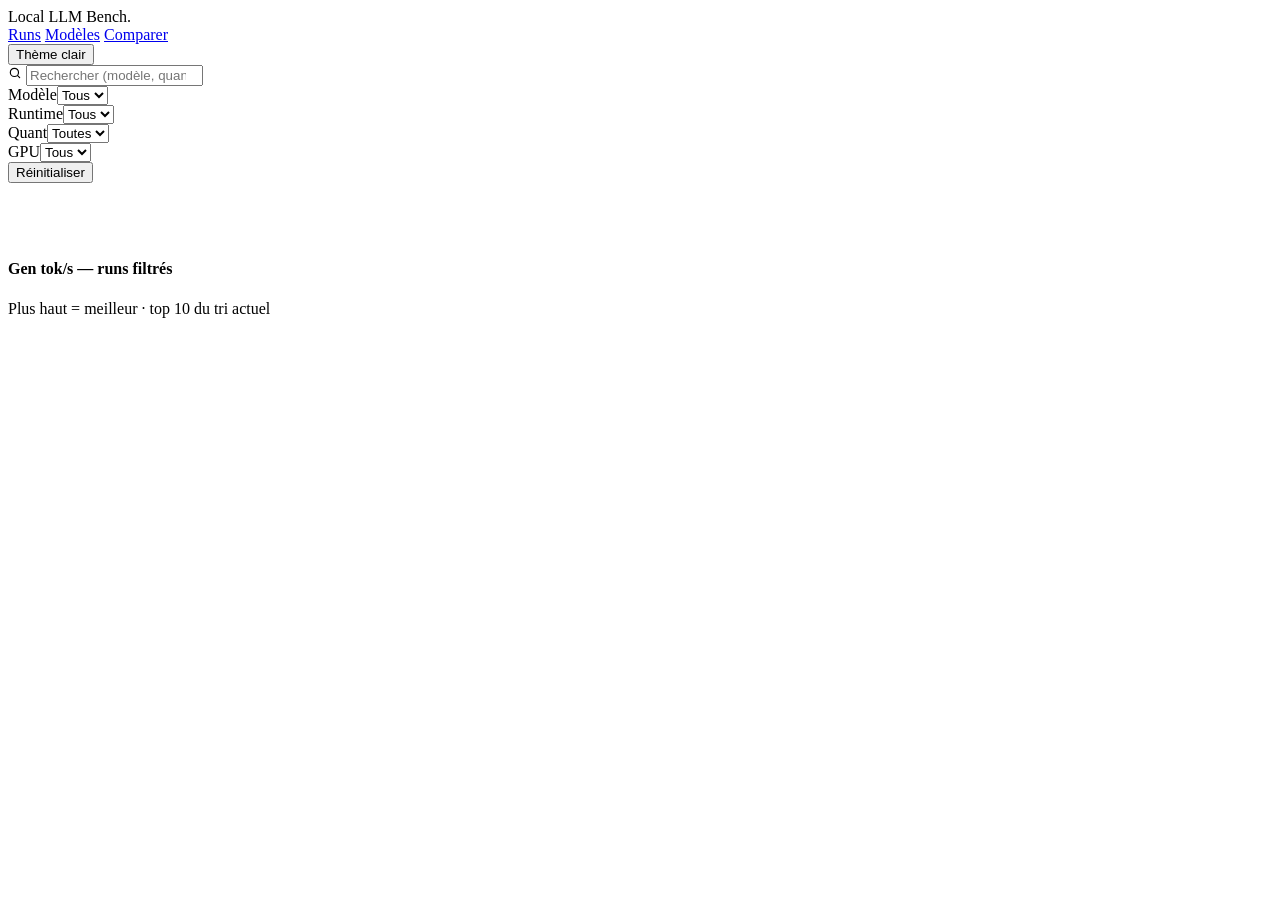
==== ui/index.html @ 57aba2e2 "Local LLM Bench: dashboard, API, collector, demo data, checks" ====
<!DOCTYPE html>
<html lang="fr" data-theme="light">
<head>
<meta charset="UTF-8">
<meta name="viewport" content="width=device-width, initial-scale=1">
<title>Local LLM Bench — Runs</title>
<meta name="description" content="Dashboard des runs de benchmarks LLM locaux : liste, filtres, tri, graphiques.">
<link rel="stylesheet" href="/style.css">
<script>/* thème avant rendu pour éviter le flash */(function(){try{var t=localStorage.getItem('llm-bench-theme')||(matchMedia('(prefers-color-scheme: dark)').matches?'dark':'light');document.documentElement.setAttribute('data-theme',t)}catch(e){}})();</script>
</head>
<body>
<header class="app-header">
  <div class="container">
    <span class="brand">Local LLM Bench<span class="brand-dot">.</span></span>
    <nav class="app-nav" aria-label="Navigation principale">
      <a href="/" aria-current="page">Runs</a>
      <a href="/models.html">Modèles</a>
      <a href="/compare.html">Comparer</a>
    </nav>
    <span class="spacer"></span>
    <button class="theme-toggle" id="themeToggle" type="button" aria-pressed="false" aria-label="Basculer le thème sombre">
      <span class="track"><span class="thumb"></span></span>
      <span id="themeLabel">Thème clair</span>
    </button>
  </div>
</header>

<main class="container view">
  <!-- Filtres -->
  <section class="filter-bar" aria-label="Filtres" id="filterBar">
    <div class="cls-field" style="flex:1 1 220px">
      <svg width="14" height="14" viewBox="0 0 24 24" fill="none" aria-hidden="true"><circle cx="11" cy="11" r="7" stroke="currentColor" stroke-width="2"/><path d="m20 20-3.5-3.5" stroke="currentColor" stroke-width="2" stroke-linecap="round"/></svg>
      <input type="search" id="q" placeholder="Rechercher (modèle, quant, GPU, runtime)…" aria-label="Rechercher">
    </div>
    <div class="cls-field"><label for="f-model">Modèle</label><select id="f-model"><option value="">Tous</option></select></div>
    <div class="cls-field"><label for="f-runtime">Runtime</label><select id="f-runtime"><option value="">Tous</option></select></div>
    <div class="cls-field"><label for="f-quant">Quant</label><select id="f-quant"><option value="">Toutes</option></select></div>
    <div class="cls-field"><label for="f-gpu">GPU</label><select id="f-gpu"><option value="">Tous</option></select></div>
    <button class="btn btn--ghost btn--sm" type="button" id="resetBtn">Réinitialiser</button>
  </section>

  <!-- Résumé du jeu filtré -->
  <section class="card card-pad" aria-label="Résumé">
    <div id="summary" style="min-height:56px">
      <div class="skeleton-row" style="display:block"><div class="skeleton" style="width:40%;height:20px"></div></div>
    </div>
  </section>

  <!-- Graphique principal : Gen tok/s des runs filtrés -->
  <section class="chart" aria-label="Graphique Gen tok/s">
    <h4>Gen tok/s — runs filtrés</h4>
    <p class="chart-sub" id="chartSub">Plus haut = meilleur · top 10 du tri actuel</p>
    <div id="genChart"></div>
  </section>

  <!-- Table desktop / cartes mobile -->
  <section class="card" style="overflow:hidden" aria-label="Liste des runs">
    <div id="runs"><div class="skeleton-row"><div class="skeleton" style="width:30%"></div><div class="skeleton" style="width:20%"></div><div class="skeleton" style="width:15%"></div></div></div>
    <div class="pager" id="pager" hidden>
      <span id="pagerInfo"></span>
      <button class="page-btn" type="button" id="prevBtn" aria-label="Page précédente">←</button>
      <span id="pagerPages" style="display:inline-flex;gap:var(--sp-2);align-items:center"></span>
      <button class="page-btn" type="button" id="nextBtn" aria-label="Page suivante">→</button>
    </div>
  </section>

  <!-- Erreur -->
  <div id="errorBox" class="alert" hidden>
    <svg width="16" height="16" viewBox="0 0 24 24" fill="none" aria-hidden="true"><path d="M12 9v4m0 4h.01M10.3 3.9 1.8 18a2 2 0 0 0 1.7 3h17a2 2 0 0 0 1.7-3L13.7 3.9a2 2 0 0 0-3.4 0Z" stroke="currentColor" stroke-width="2" stroke-linecap="round" stroke-linejoin="round"/></svg>
    <span id="errorText"></span>
  </div>
</main>
<script src="/app.js"></script>
</body>
</html>
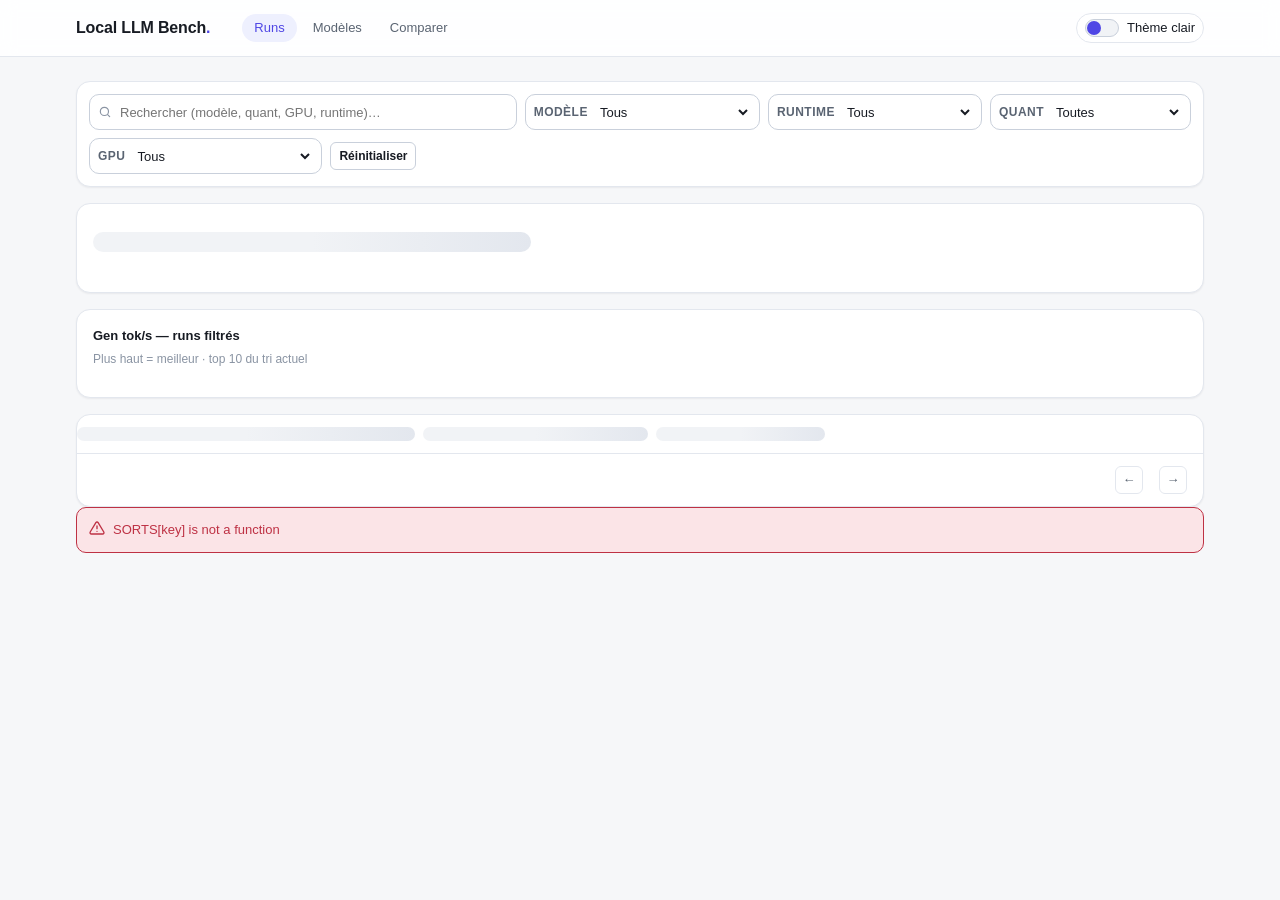
==== commit a4d048d3: "GitHub Pages: relative asset links + static demo fallback (ui/seed.json)" ====
--- a/ui/index.html
+++ b/ui/index.html
@@ -5,7 +5,7 @@
 <meta name="viewport" content="width=device-width, initial-scale=1">
 <title>Local LLM Bench — Runs</title>
 <meta name="description" content="Dashboard des runs de benchmarks LLM locaux : liste, filtres, tri, graphiques.">
-<link rel="stylesheet" href="/style.css">
+<link rel="stylesheet" href="style.css">
 <script>/* thème avant rendu pour éviter le flash */(function(){try{var t=localStorage.getItem('llm-bench-theme')||(matchMedia('(prefers-color-scheme: dark)').matches?'dark':'light');document.documentElement.setAttribute('data-theme',t)}catch(e){}})();</script>
 </head>
 <body>
@@ -13,9 +13,9 @@
   <div class="container">
     <span class="brand">Local LLM Bench<span class="brand-dot">.</span></span>
     <nav class="app-nav" aria-label="Navigation principale">
-      <a href="/" aria-current="page">Runs</a>
-      <a href="/models.html">Modèles</a>
-      <a href="/compare.html">Comparer</a>
+      <a href="./" aria-current="page">Runs</a>
+      <a href="models.html">Modèles</a>
+      <a href="compare.html">Comparer</a>
     </nav>
     <span class="spacer"></span>
     <button class="theme-toggle" id="themeToggle" type="button" aria-pressed="false" aria-label="Basculer le thème sombre">
@@ -70,6 +70,6 @@
     <span id="errorText"></span>
   </div>
 </main>
-<script src="/app.js"></script>
+<script src="app.js"></script>
 </body>
 </html>
--- a/ui/style.css
+++ b/ui/style.css
@@ -0,0 +1,412 @@
+/* ============================================================
+   LOCAL LLM BENCH — DESIGN SYSTEM
+   Fichier de référence pour l'UI (Astro + Tailwind).
+   1) Les tokens ci-dessous (CSS custom properties) sont la
+      source de vérité : les mapper 1:1 dans tailwind.config
+      (colors/spacing/borderRadius/boxShadow/fontFamily).
+   2) Les composants sont des classes .cls-* réutilisables.
+   3) Les maquettes de vues sont statiques : aucune donnée
+      n'est réelle — voir bandeau "exemples".
+   Thèmes : light par défaut, dark via [data-theme="dark"].
+   ============================================================ */
+
+/* ---------- 1. DESIGN TOKENS ---------- */
+:root{
+  /* Couleurs — fond / surfaces */
+  --c-bg:            #F6F7F9;
+  --c-surface:       #FFFFFF;
+  --c-surface-2:    #F1F3F6;
+  --c-border:       #E3E7EE;
+  --c-border-strong:#C9D0DB;
+
+  /* Couleurs — texte */
+  --c-text:         #171B23;
+  --c-text-muted:   #5A6472;
+  --c-text-faint:   #8A94A3;
+
+  /* Accent (identité projet) */
+  --c-accent:        #4F46E5;
+  --c-accent-hover:  #4338CA;
+  --c-accent-soft:   #EEF0FE;
+  --c-accent-contrast:#FFFFFF;
+
+  /* Sémantique (statuts schema.json: success / partial / error) */
+  --c-ok:    #1A7F4B;  --c-ok-soft:    #E4F5EC;
+  --c-warn:  #B45309;  --c-warn-soft:  #FDF0DD;
+  --c-err:   #BE3144;  --c-err-soft:   #FBE4E7;
+
+  /* Palette graphique (max 5 séries — 1 couleur par run comparé) */
+  --ch-1:#4F46E5; --ch-2:#0D9488; --ch-3:#D97706; --ch-4:#DB2777; --ch-5:#64748B;
+
+  /* Espacement (base 4px) */
+  --sp-1:4px; --sp-2:8px; --sp-3:12px; --sp-4:16px; --sp-5:24px; --sp-6:32px; --sp-7:48px;
+
+  /* Radius */
+  --r-sm:6px; --r-md:10px; --r-lg:14px; --r-xl:20px; --r-pill:999px;
+
+  /* Ombres (douces, portfolio) */
+  --shadow-sm:0 1px 2px rgba(16,24,40,.06);
+  --shadow-md:0 4px 12px rgba(16,24,40,.08);
+  --shadow-lg:0 12px 32px rgba(16,24,40,.14);
+
+  /* Typo */
+  --font-sans:"Inter",-apple-system,"Segoe UI",Roboto,Ubuntu,sans-serif;
+  --font-mono:"Cascadia Code",ui-monospace,SFMono-Regular,Menlo,Consolas,monospace;
+  --text-xs:12px; --text-sm:13px; --text-base:14px; --text-lg:16px;
+  --text-xl:20px; --text-2xl:24px; --text-3xl:32px;
+  --leading-tight:1.25; --leading-base:1.55;
+
+  /* Focus (accessibilité) */
+  --focus-ring:0 0 0 3px color-mix(in srgb, var(--c-accent) 35%, transparent);
+
+  /* Breakpoints (docs — Tailwind gère côté utilitaires) :
+     sm 640 · md 768 · lg 1024 · xl 1280
+     Mobile-first : < 768 = layout 1 colonne + tableaux en cartes. */
+}
+[data-theme="dark"]{
+  --c-bg:            #0B0E14;
+  --c-surface:       #12161F;
+  --c-surface-2:    #1A202C;
+  --c-border:       #262D3B;
+  --c-border-strong:#3A4356;
+  --c-text:          #E8ECF3;
+  --c-text-muted:    #9AA5B5;
+  --c-text-faint:    #67707F;
+  --c-accent:        #818CF8;
+  --c-accent-hover:  #A5B4FC;
+  --c-accent-soft:   #232750;
+  --c-accent-contrast:#0B0E14;
+  --c-ok:    #4ADE80;  --c-ok-soft:    #14351F;
+  --c-warn:  #FBBF24;  --c-warn-soft:  #3A2E10;
+  --c-err:   #F87171;  --c-err-soft:   #3B1519;
+  --ch-1:#818CF8; --ch-2:#2DD4BF; --ch-3:#FBBF24; --ch-4:#F472B6; --ch-5:#94A3B8;
+  --shadow-sm:0 1px 2px rgba(0,0,0,.4);
+  --shadow-md:0 4px 12px rgba(0,0,0,.45);
+  --shadow-lg:0 12px 32px rgba(0,0,0,.55);
+}
+html[data-theme="light"]{color-scheme:light}
+html[data-theme="dark"]{color-scheme:dark}
+
+/* ---------- 2. BASE ---------- */
+*,*::before,*::after{box-sizing:border-box}
+html{-webkit-text-size-adjust:100%}
+body{
+  margin:0; background:var(--c-bg); color:var(--c-text);
+  font:400 var(--text-base)/var(--leading-base) var(--font-sans);
+  font-variant-numeric:tabular-nums;
+}
+h1,h2,h3,h4,p,dl,dd,figure{margin:0}
+a{color:var(--c-accent); text-decoration:none}
+a:hover{text-decoration:underline}
+img,svg{display:block; max-width:100%}
+button,input,select{font:inherit; color:inherit}
+:focus-visible{outline:none; box-shadow:var(--focus-ring); border-radius:var(--r-sm)}
+.sr-only{position:absolute;width:1px;height:1px;padding:0;margin:-1px;overflow:hidden;clip:rect(0,0,0,0);white-space:nowrap;border:0}
+.container{max-width:1160px; margin-inline:auto; padding-inline:var(--sp-4)}
+.mono{font-family:var(--font-mono)}
+.num{font-variant-numeric:tabular-nums}
+.section{padding-block:var(--sp-7)}
+.section > h2{font-size:var(--text-2xl); line-height:var(--leading-tight); margin-bottom:var(--sp-2)}
+.section > .lede{color:var(--c-text-muted); max-width:60ch; margin-bottom:var(--sp-5)}
+.h-group{font-size:var(--text-lg); font-weight:600; margin:var(--sp-5) 0 var(--sp-3)}
+.demo{display:grid; gap:var(--sp-3)}
+.demo-note{font-size:var(--text-sm); color:var(--c-text-muted); margin-top:var(--sp-2)}
+/* Bandeau "données d'exemple" (règle projet : jamais de fake présenté comme réel) */
+.sample-banner{
+  display:flex; gap:var(--sp-2); align-items:center;
+  padding:var(--sp-2) var(--sp-3); border:1px dashed var(--c-warn);
+  background:var(--c-warn-soft); color:var(--c-warn);
+  border-radius:var(--r-md); font-size:var(--text-sm); font-weight:500;
+  margin-bottom:var(--sp-4);
+}
+.sample-banner svg{flex:none}
+
+/* ---------- 3. PAGE SQUELETTE (nav + header app) ---------- */
+.app-header{
+  position:sticky; top:0; z-index:50;
+  background:color-mix(in srgb, var(--c-surface) 88%, transparent);
+  backdrop-filter:blur(8px);
+  border-bottom:1px solid var(--c-border);
+}
+.app-header .container{display:flex; align-items:center; gap:var(--sp-4); height:56px}
+.brand{font-weight:700; font-size:var(--text-lg); letter-spacing:-.01em}
+.brand .brand-dot{color:var(--c-accent)}
+.app-nav{display:flex; gap:var(--sp-1); margin-left:var(--sp-4)}
+.app-nav a{
+  padding:var(--sp-1) var(--sp-3); border-radius:var(--r-pill);
+  color:var(--c-text-muted); font-size:var(--text-sm); font-weight:500;
+}
+.app-nav a:hover{background:var(--c-surface-2); text-decoration:none}
+.app-nav a[aria-current="page"]{background:var(--c-accent-soft); color:var(--c-accent)}
+.app-header .spacer{flex:1}
+@media (max-width:639px){
+  .app-nav{display:none}
+  .app-header .mobile-nav{display:flex}
+}
+.mobile-nav{display:none; gap:var(--sp-1); margin-left:auto; margin-right:var(--sp-2)}
+.mobile-nav a{padding:var(--sp-1) var(--sp-2); border-radius:var(--r-sm); color:var(--c-text-muted); font-size:var(--text-sm)}
+.mobile-nav a[aria-current="page"]{background:var(--c-accent-soft); color:var(--c-accent)}
+
+/* Sélecteur de thème (switch accessible) */
+.theme-toggle{
+  display:inline-flex; align-items:center; gap:var(--sp-2);
+  border:1px solid var(--c-border); background:var(--c-surface);
+  border-radius:var(--r-pill); padding:var(--sp-1) var(--sp-2);
+  cursor:pointer; font-size:var(--text-sm); font-weight:500;
+}
+.theme-toggle .track{width:34px;height:18px;border-radius:999px;background:var(--c-surface-2);border:1px solid var(--c-border-strong);position:relative}
+.theme-toggle .thumb{position:absolute;top:1px;left:1px;width:14px;height:14px;border-radius:50%;background:var(--c-accent);transition:left .15s}
+.theme-toggle[aria-pressed="true"] .thumb{left:17px}
+
+/* ---------- 4. COMPOSANTS ---------- */
+/* 4.1 Card */
+.card{
+  background:var(--c-surface); border:1px solid var(--c-border);
+  border-radius:var(--r-lg); box-shadow:var(--shadow-sm);
+}
+.card-pad{padding:var(--sp-4)}
+.card-head{
+  display:flex; align-items:center; justify-content:space-between; gap:var(--sp-3);
+  padding:var(--sp-3) var(--sp-4); border-bottom:1px solid var(--c-border);
+}
+.card-head h3,.card-head h4{font-size:var(--text-base); font-weight:600}
+.card-head .meta{font-size:var(--text-xs); color:var(--c-text-faint)}
+.card-body{padding:var(--sp-4)}
+
+/* 4.2 Stat card (une métrique) */
+.stat-card{
+  background:var(--c-surface); border:1px solid var(--c-border);
+  border-radius:var(--r-lg); box-shadow:var(--shadow-sm);
+  padding:var(--sp-4); min-width:0;
+}
+.stat-card .stat-label{
+  font-size:var(--text-xs); font-weight:600; letter-spacing:.04em;
+  text-transform:uppercase; color:var(--c-text-muted);
+}
+.stat-card .stat-value{
+  font-family:var(--font-mono); font-size:var(--text-2xl); font-weight:600;
+  letter-spacing:-.02em; margin-top:var(--sp-1); line-height:var(--leading-tight);
+}
+.stat-card .stat-unit{font-size:var(--text-sm); color:var(--c-text-faint); font-weight:500; margin-left:var(--sp-1)}
+.stat-card .stat-sub{font-size:var(--text-xs); color:var(--c-text-faint); margin-top:var(--sp-1)}
+.stat-grid{display:grid; gap:var(--sp-3); grid-template-columns:repeat(5,1fr)}
+@media (max-width:1023px){.stat-grid{grid-template-columns:repeat(2,1fr)}}
+@media (max-width:479px){.stat-grid{grid-template-columns:1fr}}
+
+/* 4.3 Badges (statut, runtime, quant, modèle, hardware) */
+.badge{
+  display:inline-flex; align-items:center; gap:var(--sp-1);
+  padding:2px var(--sp-2); border-radius:var(--r-pill);
+  font-size:var(--text-xs); font-weight:500; line-height:1.4;
+  border:1px solid transparent; white-space:nowrap;
+}
+.badge .dot{width:6px;height:6px;border-radius:50%;background:currentColor;flex:none}
+.badge--neutral{background:var(--c-surface-2); color:var(--c-text-muted); border-color:var(--c-border)}
+.badge--accent{background:var(--c-accent-soft); color:var(--c-accent)}
+.badge--success{background:var(--c-ok-soft); color:var(--c-ok)}
+.badge--partial{background:var(--c-warn-soft); color:var(--c-warn)}
+.badge--error{background:var(--c-err-soft); color:var(--c-err)}
+.badge--chip{
+  background:var(--c-surface); border-color:var(--c-border);
+  color:var(--c-text); cursor:pointer;
+}
+.badge--chip[aria-pressed="true"]{background:var(--c-accent-soft); border-color:var(--c-accent); color:var(--c-accent)}
+
+/* 4.4 Tableau (dense, entête sticky, colonnes numériques) */
+.table-wrap{overflow-x:auto; border-radius:var(--r-lg)}
+table.cls-table{width:100%; border-collapse:collapse; background:var(--c-surface); font-size:var(--text-sm)}
+.cls-table th,.cls-table td{padding:var(--sp-2) var(--sp-3); text-align:left; border-bottom:1px solid var(--c-border); white-space:nowrap}
+.cls-table thead th{
+  position:sticky; top:0; z-index:1; background:var(--c-surface);
+  font-size:var(--text-xs); font-weight:600; text-transform:uppercase;
+  letter-spacing:.04em; color:var(--c-text-muted);
+}
+.cls-table th[aria-sort]::after{content:" ⇅"; color:var(--c-text-faint); font-weight:400}
+.cls-table th[aria-sort="ascending"]::after{content:" ↑"}
+.cls-table th[aria-sort="descending"]::after{content:" ↓"}
+.cls-table tbody tr:hover{background:var(--c-surface-2)}
+.cls-table .num{text-align:right; font-family:var(--font-mono); font-size:var(--text-sm)}
+.cls-table .sub{display:block; font-size:var(--text-xs); color:var(--c-text-faint)}
+.cls-table .best{color:var(--c-accent); font-weight:600}
+@media (max-width:767px){
+  /* Mobile : le tableau se transforme en pile de cartes (voir .run-cards) */
+  .cls-table{display:none}
+}
+/* Version mobile du tableau : cartes */
+.run-cards{display:none}
+.run-cards .run-card{
+  background:var(--c-surface); border:1px solid var(--c-border);
+  border-radius:var(--r-lg); padding:var(--sp-3); margin-bottom:var(--sp-2);
+  box-shadow:var(--shadow-sm);
+}
+.run-cards .run-title{font-weight:600}
+.run-cards .kv{display:flex; justify-content:space-between; gap:var(--sp-2); font-size:var(--text-sm); padding-block:2px}
+.run-cards .kv dt{color:var(--c-text-muted)}
+.run-cards .kv dd{margin:0; font-family:var(--font-mono); font-weight:500}
+@media (max-width:767px){.run-cards{display:block}}
+
+/* 4.5 Filtres (barre) */
+.filter-bar{
+  display:flex; flex-wrap:wrap; gap:var(--sp-2); align-items:center;
+  background:var(--c-surface); border:1px solid var(--c-border);
+  border-radius:var(--r-lg); box-shadow:var(--shadow-sm); padding:var(--sp-3);
+}
+.filter-bar .search{flex:1 1 200px; display:flex}
+.cls-field{
+  display:flex; align-items:center; gap:var(--sp-2);
+  background:var(--c-surface); border:1px solid var(--c-border-strong);
+  border-radius:var(--r-md); padding:0 var(--sp-2); height:36px; min-width:0;
+}
+.cls-field:focus-within{box-shadow:var(--focus-ring); border-color:var(--c-accent)}
+.cls-field svg{color:var(--c-text-faint); flex:none}
+.cls-field input,.cls-field select{
+  border:0; background:none; padding:0; height:100%; min-width:0; width:100%;
+  color:var(--c-text); font-size:var(--text-sm);
+}
+.cls-field select{width:auto; min-width:130px; cursor:pointer}
+.cls-field input:focus,.cls-field select:focus{outline:none}
+.cls-field label{font-size:var(--text-xs); font-weight:600; color:var(--c-text-muted); text-transform:uppercase; letter-spacing:.04em; flex:none}
+@media (max-width:767px){
+  .filter-bar{flex-direction:column; align-items:stretch}
+  .cls-field select{flex:1}
+}
+.chip-row{display:flex; flex-wrap:wrap; gap:var(--sp-2)}
+
+/* 4.6 Boutons */
+.btn{
+  display:inline-flex; align-items:center; justify-content:center; gap:var(--sp-2);
+  height:36px; padding-inline:var(--sp-4); border-radius:var(--r-md);
+  font-size:var(--text-sm); font-weight:600; cursor:pointer;
+  border:1px solid transparent; transition:background .12s, border-color .12s;
+  text-decoration:none;
+}
+.btn:hover{text-decoration:none}
+.btn--primary{background:var(--c-accent); color:var(--c-accent-contrast)}
+.btn--primary:hover{background:var(--c-accent-hover)}
+.btn--ghost{background:var(--c-surface); border-color:var(--c-border-strong); color:var(--c-text)}
+.btn--ghost:hover{background:var(--c-surface-2)}
+.btn--danger{background:var(--c-surface); border-color:var(--c-err); color:var(--c-err)}
+.btn--danger:hover{background:var(--c-err-soft)}
+.btn--sm{height:28px; padding-inline:var(--sp-2); font-size:var(--text-xs); border-radius:var(--r-sm)}
+.btn:disabled{opacity:.5; cursor:not-allowed}
+
+/* 4.7 Code / sortie brute / commande */
+.code-block{
+  background:var(--c-surface-2); border:1px solid var(--c-border);
+  border-radius:var(--r-md); padding:var(--sp-3);
+  font-family:var(--font-mono); font-size:var(--text-sm); line-height:1.6;
+  overflow-x:auto; white-space:pre;
+}
+.code-block .cmd{color:var(--c-accent); font-weight:600}
+.kbd{
+  display:inline-block; padding:1px var(--sp-2); border-radius:var(--r-sm);
+  border:1px solid var(--c-border-strong); border-bottom-width:2px;
+  background:var(--c-surface-2); font-family:var(--font-mono);
+  font-size:var(--text-xs); color:var(--c-text-muted);
+}
+
+/* 4.8 États : vide / chargement / erreur */
+.empty-state{
+  display:flex; flex-direction:column; align-items:center; text-align:center;
+  gap:var(--sp-2); padding:var(--sp-7) var(--sp-4);
+  color:var(--c-text-muted);
+}
+.empty-state .empty-icon{
+  width:48px;height:48px;border-radius:var(--r-pill);
+  display:grid;place-items:center;
+  background:var(--c-surface-2); border:1px solid var(--c-border);
+  color:var(--c-text-faint);
+}
+.empty-state h3{font-size:var(--text-lg); font-weight:600; color:var(--c-text)}
+.empty-state p{max-width:40ch; font-size:var(--text-sm)}
+.skeleton{
+  border-radius:var(--r-md);
+  background:linear-gradient(90deg, var(--c-surface-2) 25%, var(--c-border) 50%, var(--c-surface-2) 75%);
+  background-size:200% 100%; animation:shimmer 1.4s infinite;
+}
+@keyframes shimmer{to{background-position:-200% 0}}
+.skeleton-row{display:flex; gap:var(--sp-2); padding:var(--sp-3) 0}
+.skeleton-row .skeleton{height:14px}
+.alert{
+  display:flex; gap:var(--sp-2); align-items:flex-start;
+  border:1px solid var(--c-err); background:var(--c-err-soft); color:var(--c-err);
+  border-radius:var(--r-md); padding:var(--sp-3); font-size:var(--text-sm);
+}
+.alert svg{flex:none}
+
+/* 4.9 Graphiques (SVG natif, sans lib) */
+.chart{background:var(--c-surface); border:1px solid var(--c-border); border-radius:var(--r-lg); box-shadow:var(--shadow-sm); padding:var(--sp-4)}
+.chart h4{font-size:var(--text-sm); font-weight:600; margin-bottom:var(--sp-1)}
+.chart .chart-sub{font-size:var(--text-xs); color:var(--c-text-faint); margin-bottom:var(--sp-3)}
+.chart svg{width:100%; height:auto}
+.chart .grid-line{stroke:var(--c-border); stroke-width:1}
+.chart .axis-label{fill:var(--c-text-faint); font-size:11px; font-family:var(--font-sans)}
+.chart .bar-label{fill:var(--c-text-muted); font-size:11px; font-family:var(--font-mono)}
+.chart .legend{display:flex; flex-wrap:wrap; gap:var(--sp-3); margin-top:var(--sp-3)}
+.chart .legend span{display:inline-flex; align-items:center; gap:var(--sp-1); font-size:var(--text-xs); color:var(--c-text-muted)}
+.chart .legend i{width:10px;height:10px;border-radius:2px;display:inline-block}
+
+/* 4.10 Sélecteurs de runs (vue comparaison) */
+.select-list{display:grid; gap:var(--sp-2)}
+.select-item{
+  display:flex; align-items:center; gap:var(--sp-3);
+  border:1px solid var(--c-border); background:var(--c-surface);
+  border-radius:var(--r-md); padding:var(--sp-2) var(--sp-3); cursor:pointer;
+  font-size:var(--text-sm);
+}
+.select-item:hover{border-color:var(--c-border-strong)}
+.select-item input{accent-color:var(--c-accent); width:16px; height:16px}
+.select-item .sel-sub{margin-left:auto; color:var(--c-text-faint); font-size:var(--text-xs); font-family:var(--font-mono)}
+
+/* 4.11 Pagination */
+.pager{display:flex; align-items:center; gap:var(--sp-2); justify-content:flex-end; padding:var(--sp-3) var(--sp-4); border-top:1px solid var(--c-border); font-size:var(--text-sm); color:var(--c-text-muted)}
+.pager .page-btn{
+  min-width:28px; height:28px; display:inline-grid; place-items:center;
+  border:1px solid var(--c-border); border-radius:var(--r-sm);
+  background:var(--c-surface); font-size:var(--text-sm); cursor:pointer; padding-inline:var(--sp-1);
+}
+.pager .page-btn[aria-current="true"]{background:var(--c-accent); color:var(--c-accent-contrast); border-color:var(--c-accent)}
+
+/* 4.12 Cadre téléphone (maquette mobile) */
+.phone{
+  width:375px; max-width:100%; margin-inline:auto;
+  border:10px solid var(--c-text); border-radius:44px;
+  background:var(--c-bg); overflow:hidden; box-shadow:var(--shadow-lg);
+}
+.phone .phone-screen{height:640px; overflow-y:auto; scrollbar-width:none}
+.phone .phone-screen::-webkit-scrollbar{display:none}
+.phone-frame-wrap{display:grid; grid-template-columns:1fr auto; gap:var(--sp-5); align-items:start}
+@media (max-width:767px){.phone-frame-wrap{grid-template-columns:1fr}}
+.phone-caption{text-align:center; font-size:var(--text-xs); color:var(--c-text-faint); margin-top:var(--sp-2)}
+
+/* 4.13 Vue détail : grille meta */
+.meta-grid{display:grid; gap:var(--sp-3); grid-template-columns:repeat(4,1fr)}
+.meta-grid .meta-item{background:var(--c-surface); border:1px solid var(--c-border); border-radius:var(--r-md); padding:var(--sp-3)}
+.meta-item dt{font-size:var(--text-xs); color:var(--c-text-muted); font-weight:600; text-transform:uppercase; letter-spacing:.04em}
+.meta-item dd{margin:var(--sp-1) 0 0; font-family:var(--font-mono); font-size:var(--text-sm); font-weight:500}
+@media (max-width:767px){.meta-grid{grid-template-columns:repeat(2,1fr)}}
+
+/* 4.14 Table de comparaison (colonnes = runs) */
+table.cmp-table{width:100%; border-collapse:collapse; background:var(--c-surface); font-size:var(--text-sm)}
+.cmp-table th,.cmp-table td{padding:var(--sp-2) var(--sp-3); border-bottom:1px solid var(--c-border); text-align:left}
+.cmp-table thead th{background:var(--c-surface-2); font-size:var(--text-xs); text-transform:uppercase; letter-spacing:.04em; color:var(--c-text-muted)}
+.cmp-table thead th .run-head{display:flex; align-items:center; gap:var(--sp-2); font-family:var(--font-sans); text-transform:none; letter-spacing:0; color:var(--c-text)}
+.cmp-table thead th .run-head i{width:10px;height:10px;border-radius:2px;flex:none}
+.cmp-table td.num,.cmp-table th.num{text-align:right; font-family:var(--font-mono)}
+.cmp-table .delta{font-size:var(--text-xs); font-family:var(--font-mono)}
+.cmp-table .delta.up{color:var(--c-ok)} .cmp-table .delta.down{color:var(--c-err)}
+.cmp-wrap{overflow-x:auto; border:1px solid var(--c-border); border-radius:var(--r-lg); background:var(--c-surface); box-shadow:var(--shadow-sm)}
+.cmp-wrap table{min-width:640px}
+
+/* ---------- APP (ajouts au design system) ---------- */
+.view{padding-block:var(--sp-5) var(--sp-7)}
+.view > .card, .view > .chart{margin-top:var(--sp-4)}
+.empty-state .empty-cta{margin-top:var(--sp-2)}
+#genChart svg{width:100%; height:auto}
+#genChart .bar{transition:opacity .12s}
+#genChart .bar:hover{opacity:.8}
+.delta{font-size:var(--text-xs); font-family:var(--font-mono)}
+.delta.up{color:var(--c-ok)} .delta.down{color:var(--c-err)}
+.btn-row{display:flex; gap:var(--sp-2); flex-wrap:wrap}
+@media (max-width:639px){ .btn-row{flex-direction:column} .btn-row .btn{width:100%} }
+
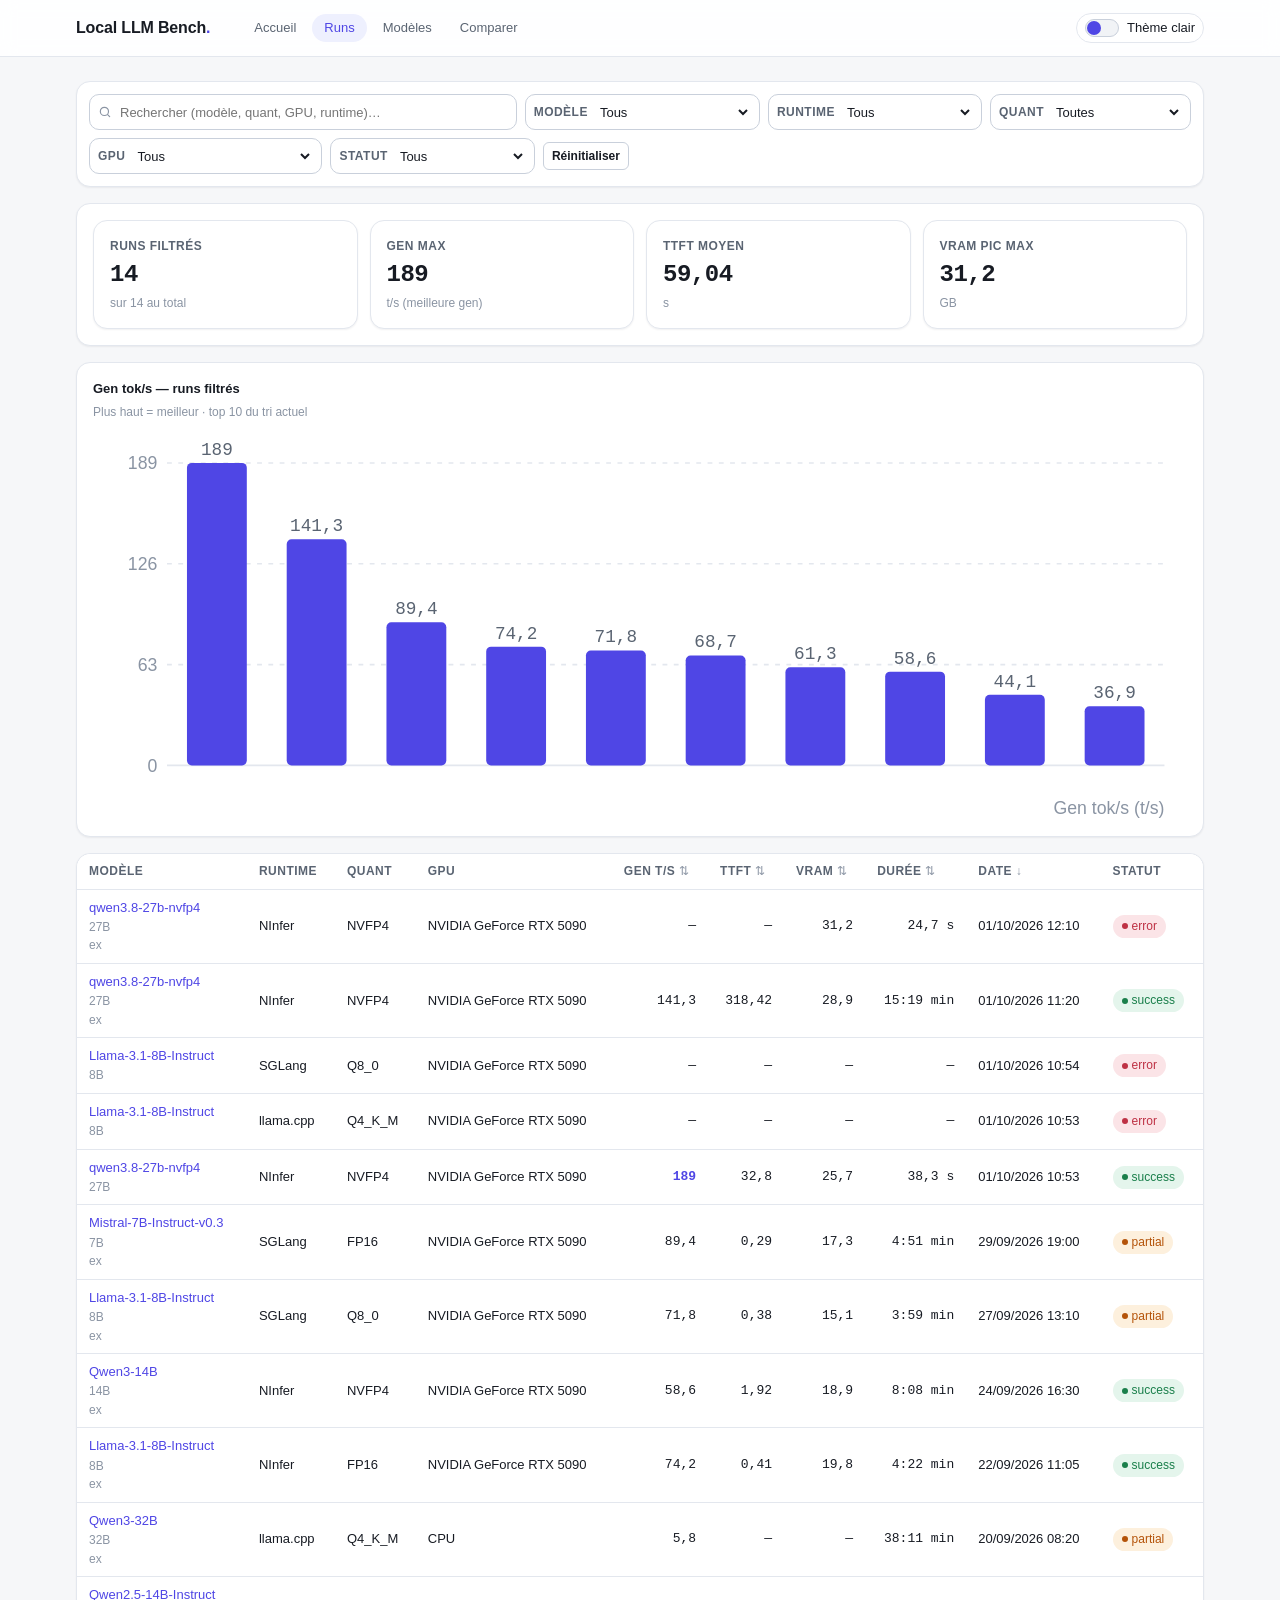
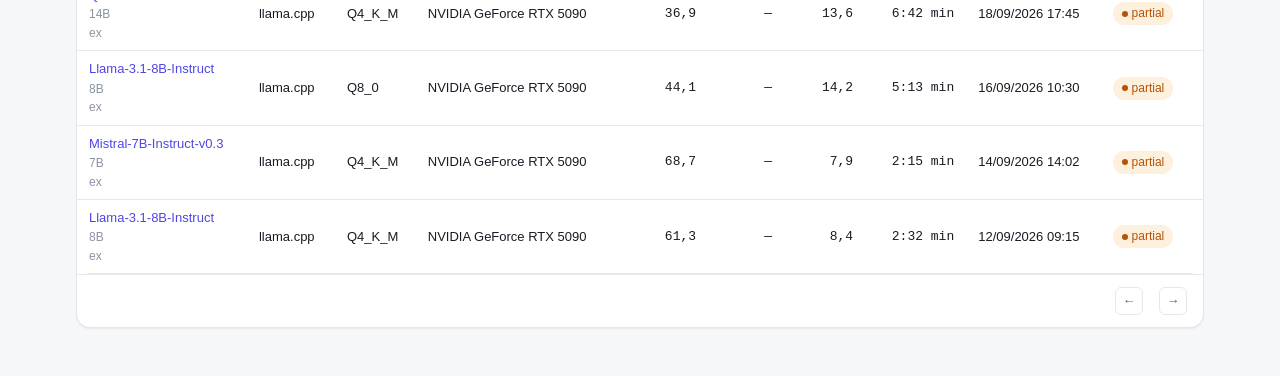
==== commit f9325d09: "Add Dashboard entry page with KPIs and navigation New ui/dashboard.html + dashboardInit() in app.js:" ====
--- a/ui/index.html
+++ b/ui/index.html
@@ -13,6 +13,7 @@
   <div class="container">
     <span class="brand">Local LLM Bench<span class="brand-dot">.</span></span>
     <nav class="app-nav" aria-label="Navigation principale">
+      <a href="dashboard.html">Accueil</a>
       <a href="./" aria-current="page">Runs</a>
       <a href="models.html">Modèles</a>
       <a href="compare.html">Comparer</a>
@@ -36,6 +37,7 @@
     <div class="cls-field"><label for="f-runtime">Runtime</label><select id="f-runtime"><option value="">Tous</option></select></div>
     <div class="cls-field"><label for="f-quant">Quant</label><select id="f-quant"><option value="">Toutes</option></select></div>
     <div class="cls-field"><label for="f-gpu">GPU</label><select id="f-gpu"><option value="">Tous</option></select></div>
+    <div class="cls-field"><label for="f-status">Statut</label><select id="f-status"><option value="">Tous</option><option value="success">success</option><option value="partial">partial</option><option value="error">error</option></select></div>
     <button class="btn btn--ghost btn--sm" type="button" id="resetBtn">Réinitialiser</button>
   </section>
 
--- a/ui/style.css
+++ b/ui/style.css
@@ -333,6 +333,7 @@
   border-radius:var(--r-md); padding:var(--sp-3); font-size:var(--text-sm);
 }
 .alert svg{flex:none}
+.alert[hidden]{display:none}
 
 /* 4.9 Graphiques (SVG natif, sans lib) */
 .chart{background:var(--c-surface); border:1px solid var(--c-border); border-radius:var(--r-lg); box-shadow:var(--shadow-sm); padding:var(--sp-4)}
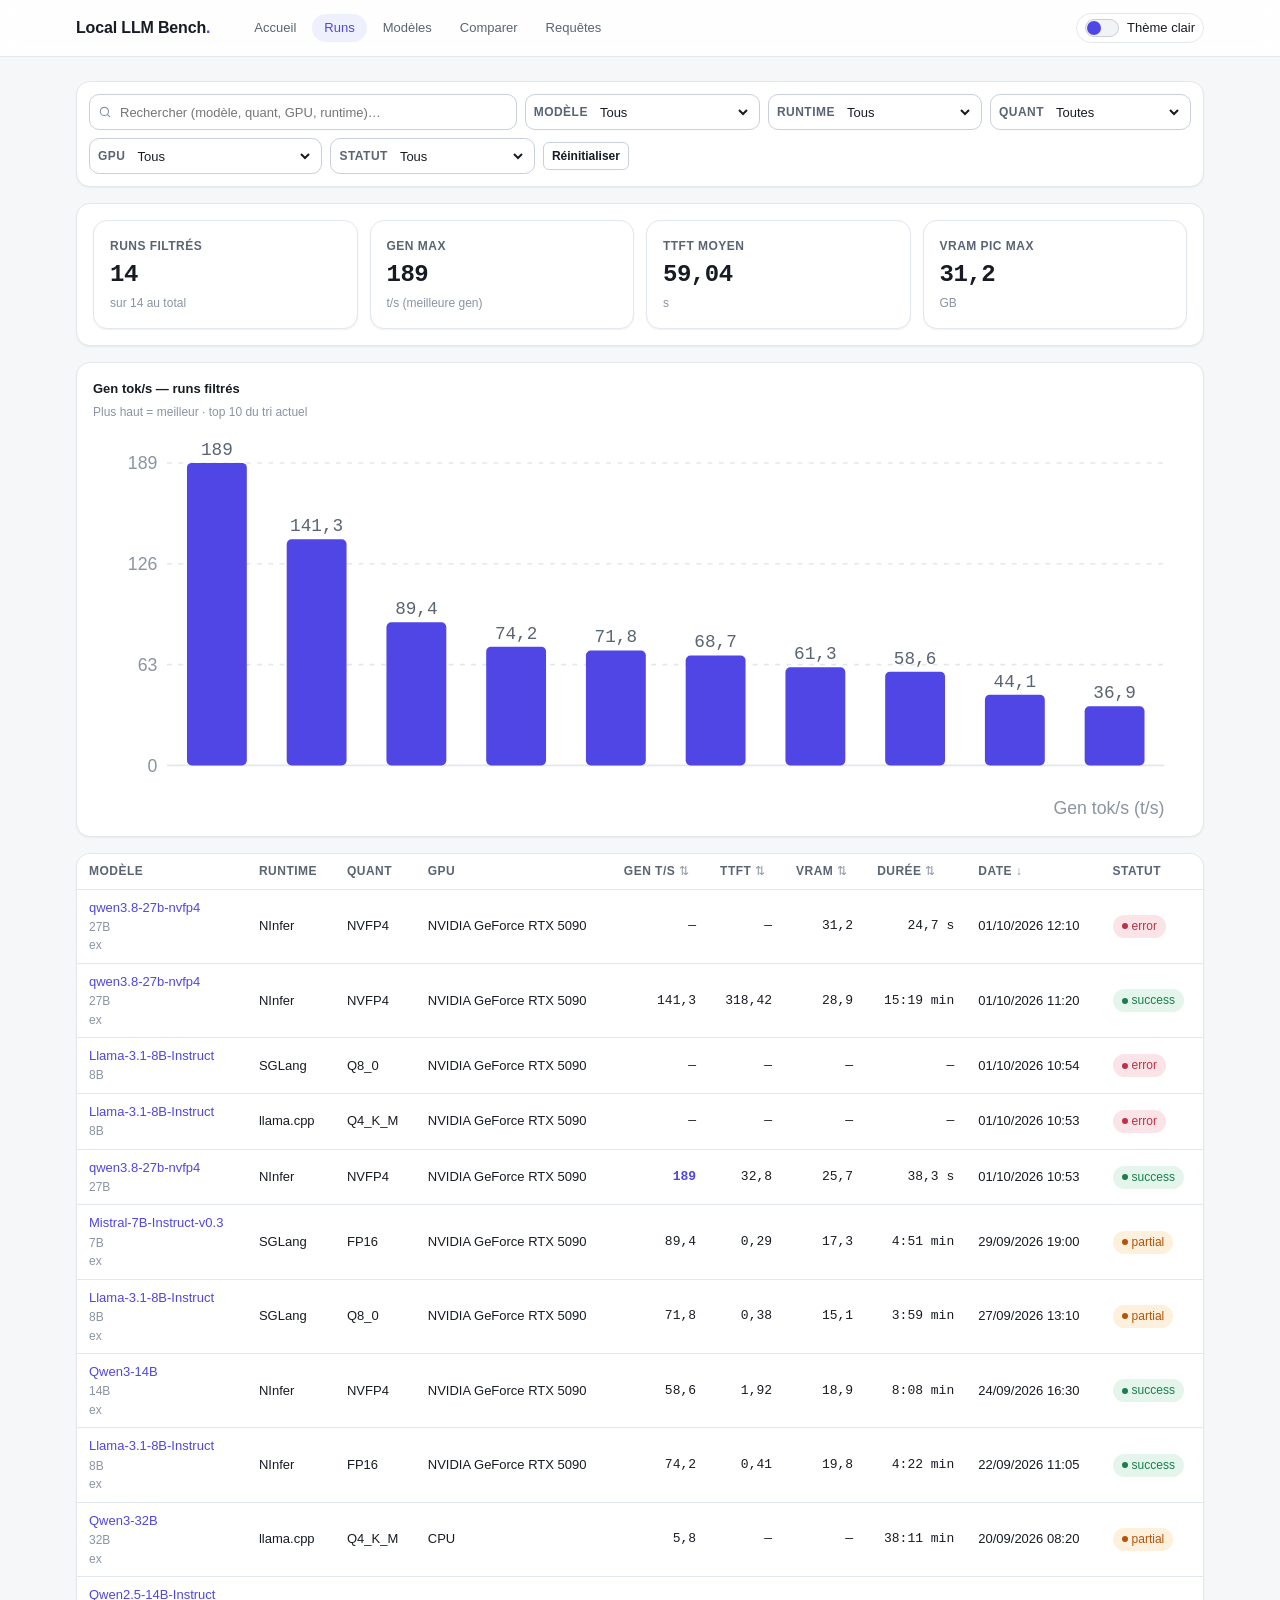
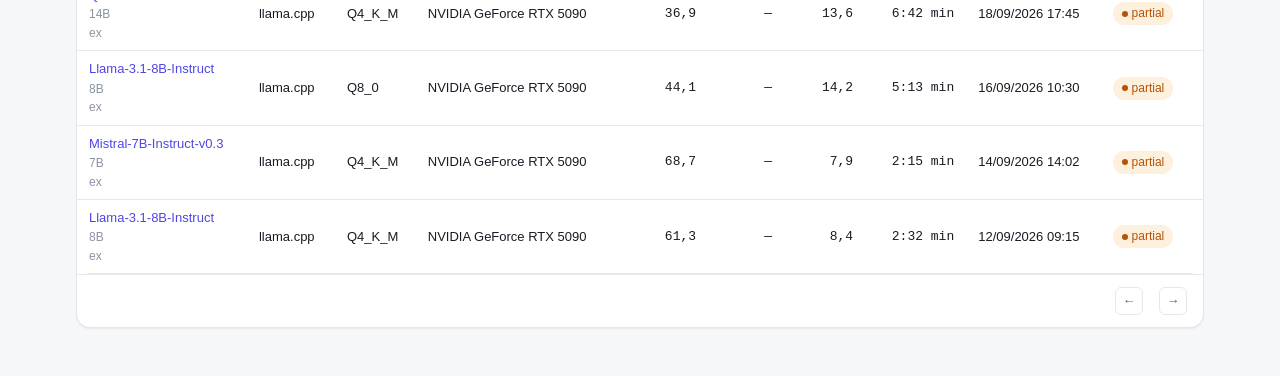
==== commit 43a56c52: "Integrate local nInfer request telemetry into bench site" ====
--- a/ui/index.html
+++ b/ui/index.html
@@ -17,6 +17,7 @@
       <a href="./" aria-current="page">Runs</a>
       <a href="models.html">Modèles</a>
       <a href="compare.html">Comparer</a>
+      <a href="requests.html">Requêtes</a>
     </nav>
     <span class="spacer"></span>
     <button class="theme-toggle" id="themeToggle" type="button" aria-pressed="false" aria-label="Basculer le thème sombre">
@@ -27,6 +28,7 @@
 </header>
 
 <main class="container view">
+  <h1 class="sr-only">Runs de benchmarks LLM locaux</h1>
   <!-- Filtres -->
   <section class="filter-bar" aria-label="Filtres" id="filterBar">
     <div class="cls-field" style="flex:1 1 220px">
--- a/ui/style.css
+++ b/ui/style.css
@@ -138,14 +138,25 @@
 }
 .app-nav a:hover{background:var(--c-surface-2); text-decoration:none}
 .app-nav a[aria-current="page"]{background:var(--c-accent-soft); color:var(--c-accent)}
+.requests-view{padding-top:var(--sp-5);padding-bottom:var(--sp-7)}
+.requests-heading,.requests-toolbar{display:flex;align-items:center;justify-content:space-between;gap:var(--sp-4);flex-wrap:wrap}
+.requests-heading h1{font-size:var(--text-3xl);line-height:var(--leading-tight)}
+.requests-heading .badge{white-space:nowrap}
+.requests-stats{grid-template-columns:repeat(auto-fit,minmax(190px,1fr));margin:var(--sp-5) 0}
+.requests-section h2{font-size:var(--text-xl)}
+.requests-toolbar{margin-bottom:var(--sp-4)}
+.requests-toolbar label{display:flex;align-items:center;gap:var(--sp-2);font-size:var(--text-sm)}
+.requests-toolbar select{padding:var(--sp-2);background:var(--c-surface);border:1px solid var(--c-border-strong);border-radius:var(--r-sm)}
+.requests-section td{white-space:nowrap}
 .app-header .spacer{flex:1}
 @media (max-width:639px){
-  .app-nav{display:none}
-  .app-header .mobile-nav{display:flex}
-}
-.mobile-nav{display:none; gap:var(--sp-1); margin-left:auto; margin-right:var(--sp-2)}
-.mobile-nav a{padding:var(--sp-1) var(--sp-2); border-radius:var(--r-sm); color:var(--c-text-muted); font-size:var(--text-sm)}
-.mobile-nav a[aria-current="page"]{background:var(--c-accent-soft); color:var(--c-accent)}
+  /* Mobile : pas de markup .mobile-nav — on garde .app-nav (elle s'enroule sur
+     plusieurs lignes) au lieu de la cacher. Le brand cède la place, la bascule
+     de thème reste pleinement fonctionnelle sur la 2e ligne. */
+  .brand{display:none}
+  .app-nav{display:flex; flex-wrap:wrap; flex-basis:100%; margin-left:0}
+  .app-header .container{flex-wrap:wrap}
+}
 
 /* Sélecteur de thème (switch accessible) */
 .theme-toggle{
@@ -228,6 +239,10 @@
 .cls-table .num{text-align:right; font-family:var(--font-mono); font-size:var(--text-sm)}
 .cls-table .sub{display:block; font-size:var(--text-xs); color:var(--c-text-faint)}
 .cls-table .best{color:var(--c-accent); font-weight:600}
+/* Ligne de groupe fournisseur (page Modèles) */
+.cls-table .group-row td{background:var(--c-surface-2); font-weight:600; font-size:var(--text-xs); text-transform:uppercase; letter-spacing:.04em; color:var(--c-text-muted)}
+.cls-table .group-row .sub{display:inline; margin-left:var(--sp-2); font-weight:400; text-transform:none; letter-spacing:0; color:var(--c-text-faint)}
+.group-label{font-size:var(--text-sm); font-weight:600; margin:var(--sp-3) 0 var(--sp-1); color:var(--c-text-muted)}
 @media (max-width:767px){
   /* Mobile : le tableau se transforme en pile de cartes (voir .run-cards) */
   .cls-table{display:none}
@@ -396,6 +411,11 @@
 .cmp-table td.num,.cmp-table th.num{text-align:right; font-family:var(--font-mono)}
 .cmp-table .delta{font-size:var(--text-xs); font-family:var(--font-mono)}
 .cmp-table .delta.up{color:var(--c-ok)} .cmp-table .delta.down{color:var(--c-err)}
+.cmp-table td.best{font-weight:700; color:var(--c-accent)}
+.cmp-table td.best .sub{color:var(--c-text-faint)}
+.cmp-table th .ref-mark{margin-left:var(--sp-2)}
+/* liste de sélection (vue comparaison) : métriques en bout de ligne */
+.select-item .sel-metrics{display:block; margin-left:auto; flex:none}
 .cmp-wrap{overflow-x:auto; border:1px solid var(--c-border); border-radius:var(--r-lg); background:var(--c-surface); box-shadow:var(--shadow-sm)}
 .cmp-wrap table{min-width:640px}
 
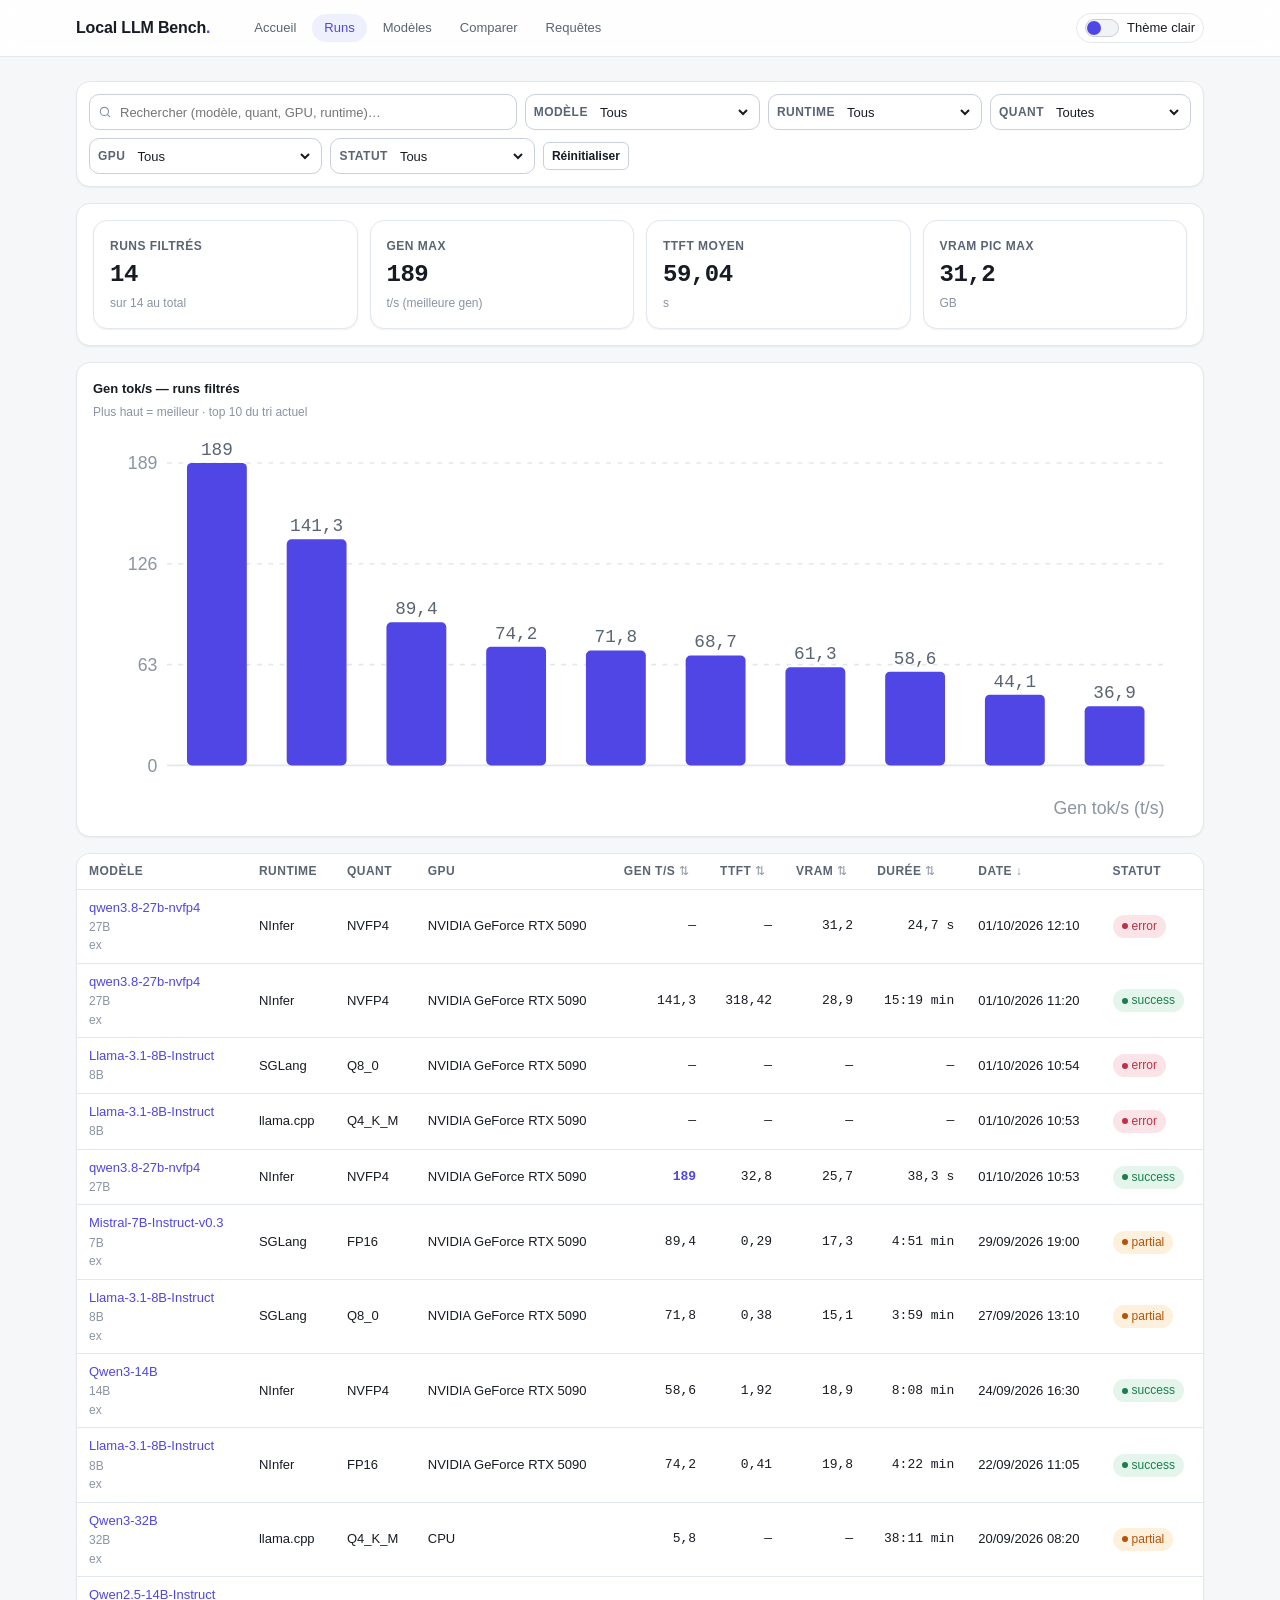
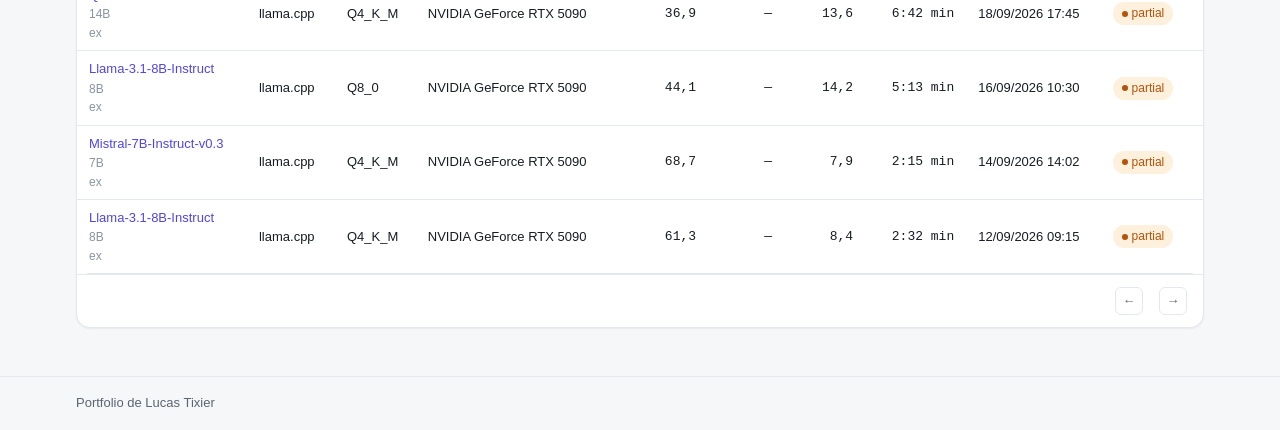
==== commit a2205114: "UI: add discreet footer link to Lucas Tixier's portfolio Adds a 'Portfolio de Lucas Tixier' link (ht" ====
--- a/ui/index.html
+++ b/ui/index.html
@@ -74,6 +74,9 @@
     <span id="errorText"></span>
   </div>
 </main>
+<footer class="app-footer">
+  <div class="container"><a href="https://portfolio.elsay.dev/">Portfolio de Lucas Tixier</a></div>
+</footer>
 <script src="app.js"></script>
 </body>
 </html>
--- a/ui/style.css
+++ b/ui/style.css
@@ -430,4 +430,8 @@
 .delta.up{color:var(--c-ok)} .delta.down{color:var(--c-err)}
 .btn-row{display:flex; gap:var(--sp-2); flex-wrap:wrap}
 @media (max-width:639px){ .btn-row{flex-direction:column} .btn-row .btn{width:100%} }
-
+/* Pied de page discret : lien retour vers le portfolio de l'auteur */
+.app-footer{border-top:1px solid var(--c-border); padding-block:var(--sp-3); font-size:var(--text-sm); color:var(--c-text-muted)}
+.app-footer a{display:inline-block; padding-block:var(--sp-1); color:var(--c-text-muted)}
+.app-footer a:hover{color:var(--c-accent)}
+
